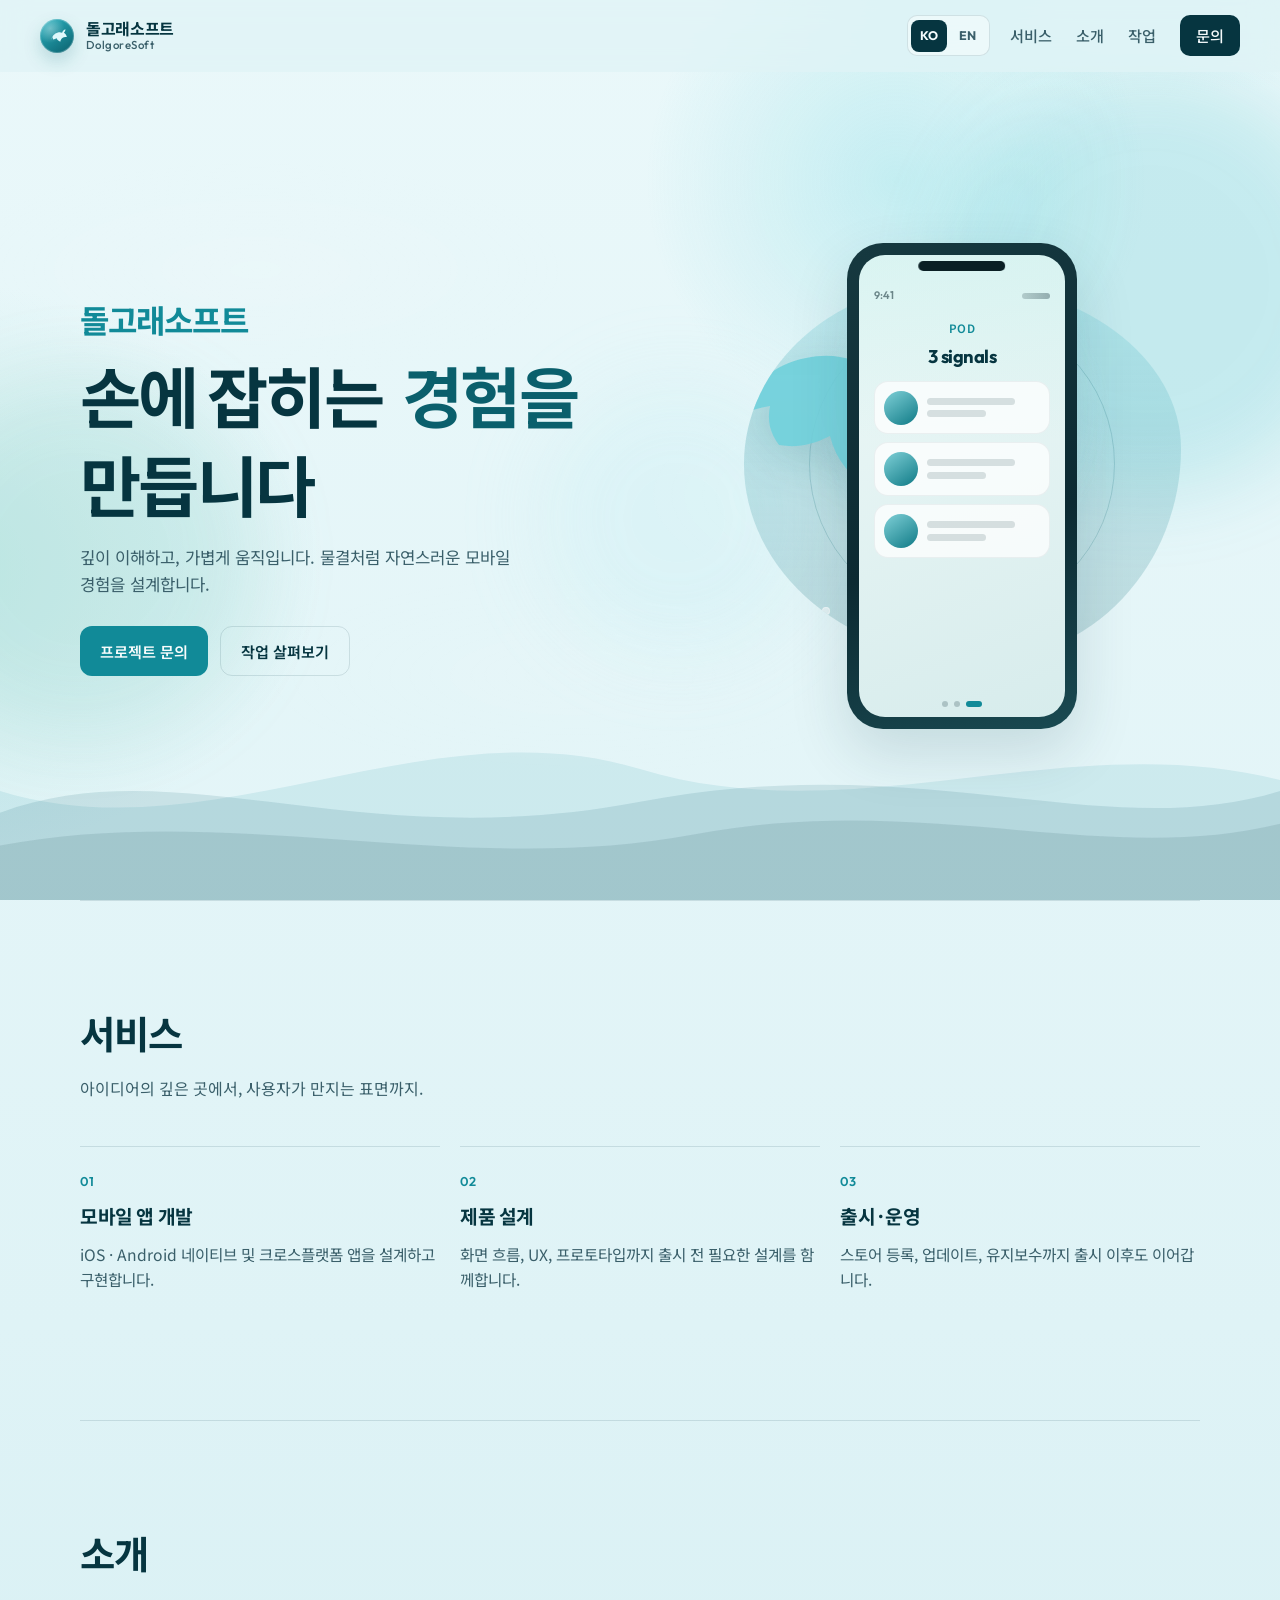
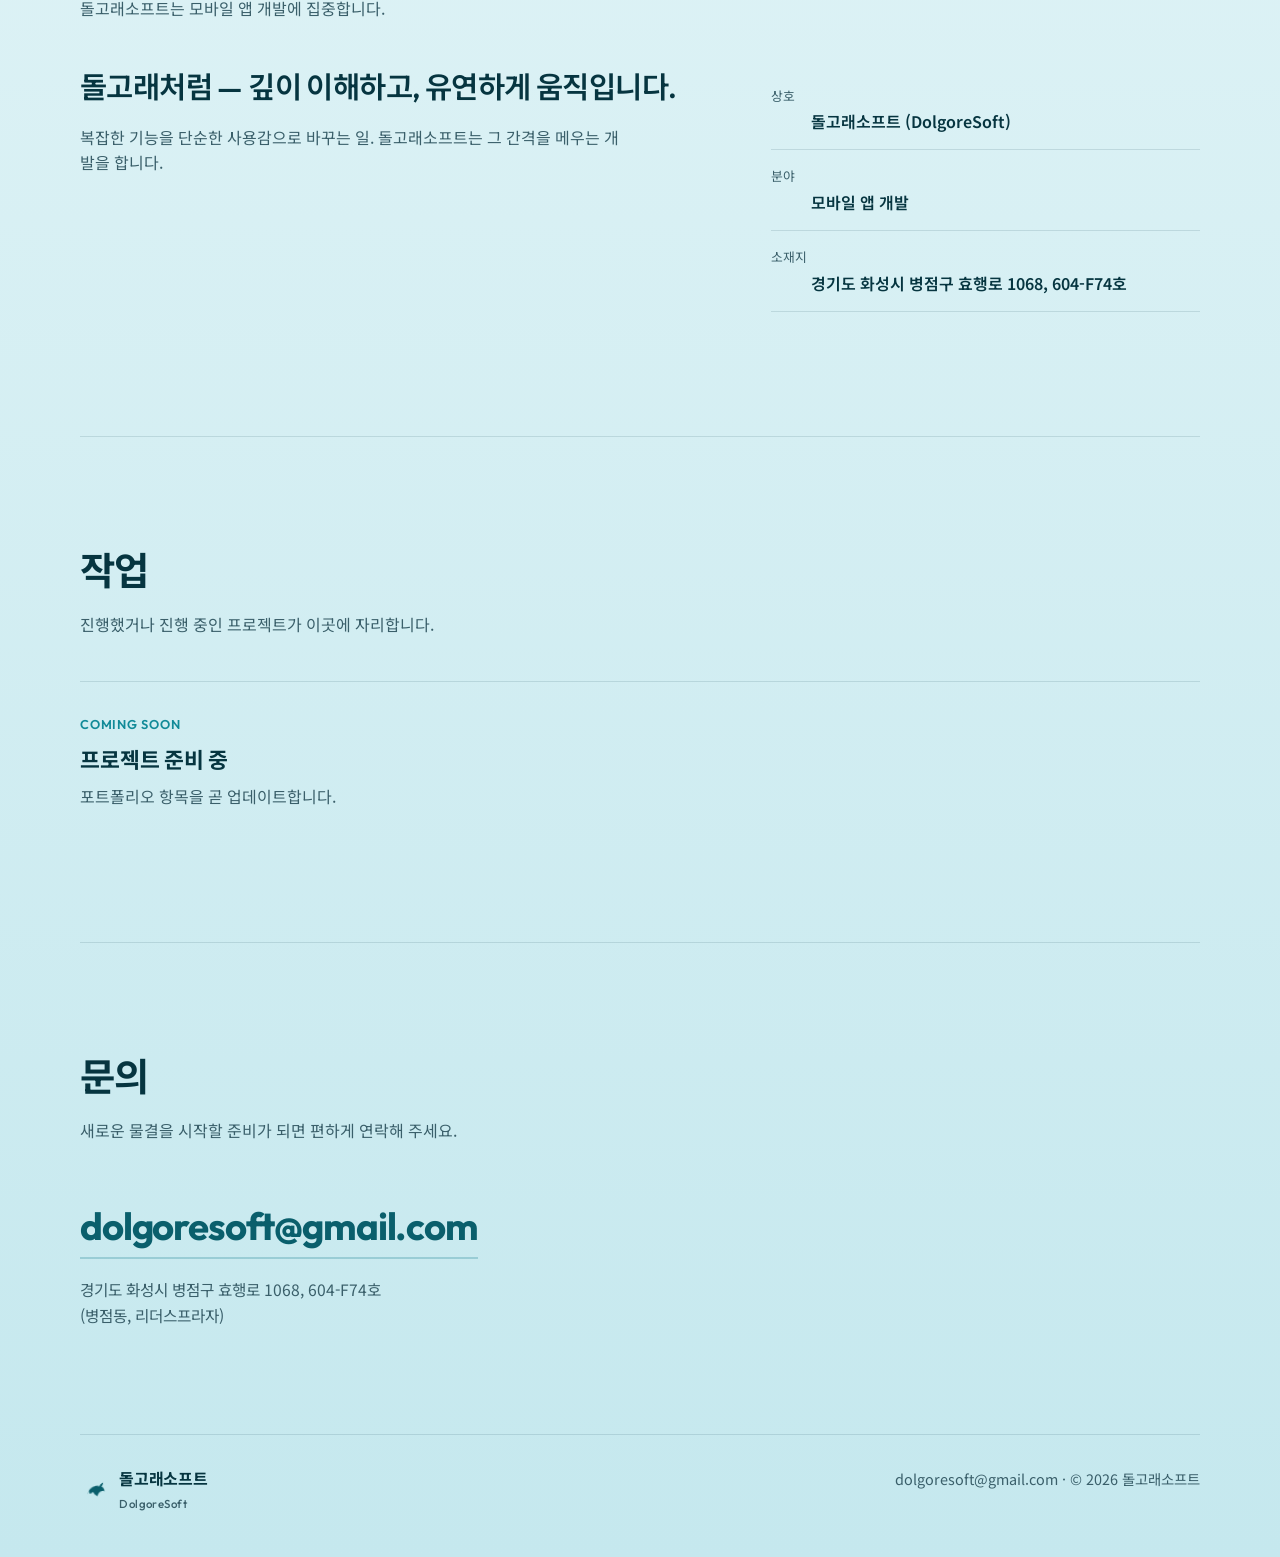
==== index.html @ 0cda20f8 "Add files via upload" ====
<!DOCTYPE html>
<html lang="ko">
  <head>
    <meta charset="UTF-8" />
    <meta
      name="viewport"
      content="width=device-width, initial-scale=1.0, viewport-fit=cover"
    />
    <meta
      name="description"
      content="돌고래소프트 — 물결처럼 자연스러운 모바일 앱을 만듭니다."
    />
    <title>돌고래소프트 | DolgoreSoft</title>
    <link rel="alternate" hreflang="ko" href="./" />
    <link rel="alternate" hreflang="en" href="./en/" />
    <link rel="alternate" hreflang="x-default" href="./" />
    <link rel="preconnect" href="https://fonts.googleapis.com" />
    <link rel="preconnect" href="https://fonts.gstatic.com" crossorigin />
    <link
      href="https://fonts.googleapis.com/css2?family=Outfit:wght@400;500;600;700&family=Noto+Sans+KR:wght@400;500;600;700&display=swap"
      rel="stylesheet"
    />
    <link rel="stylesheet" href="styles.css" />
  </head>
  <body>
    <div class="ambient" aria-hidden="true">
      <div class="ambient__glow ambient__glow--a"></div>
      <div class="ambient__glow ambient__glow--b"></div>
      <div class="ambient__glow ambient__glow--c"></div>
      <div class="ambient__spot" data-spot></div>
      <div class="ambient__caustic"></div>
      <svg class="ambient__waves" viewBox="0 0 1440 220" preserveAspectRatio="none">
        <path
          class="wave wave--back"
          d="M0,120 C240,180 480,40 720,100 C960,160 1200,60 1440,110 L1440,220 L0,220 Z"
        />
        <path
          class="wave wave--mid"
          d="M0,140 C200,80 400,180 720,130 C1040,80 1240,170 1440,120 L1440,220 L0,220 Z"
        />
        <path
          class="wave wave--front"
          d="M0,170 C260,130 520,200 780,160 C1040,120 1240,190 1440,150 L1440,220 L0,220 Z"
        />
      </svg>
    </div>

    <header class="site-header">
      <a class="brand" href="#top">
        <span class="brand__mark" aria-hidden="true">
          <svg viewBox="0 0 48 48" fill="none">
            <path
              class="dolphin-path"
              d="M8.5 28.5c2.2-7.8 8.4-13.2 16.8-14.2 3.4-.4 6.2.2 8.8 1.8 1.8-3.4 4.6-5.8 8.4-6.6-.6 3.2-2.2 5.6-4.6 7.2 3.2 2.4 5 5.8 5.2 10.2-3.8-1.4-7-1.2-10 .6-2.8 1.8-4.8 4.4-5.6 7.6-3.6-2.2-6.2-5.4-7.4-9.4-2.4 1.8-4.6 2.4-7.2 2.2-.8-2.2-.8-4.2-.4-6.4z"
              fill="currentColor"
            />
            <circle cx="36.2" cy="18.8" r="1.35" fill="#e8fbff" />
          </svg>
        </span>
        <span class="brand__text">
          <span class="brand__ko">돌고래소프트</span>
          <span class="brand__en">DolgoreSoft</span>
        </span>
      </a>
      <div class="header-actions">
        <nav class="lang" aria-label="언어 선택">
          <a class="lang__link is-active" href="./" hreflang="ko" lang="ko" aria-current="page">KO</a>
          <a class="lang__link" href="./en/" hreflang="en" lang="en">EN</a>
        </nav>
        <nav class="nav" aria-label="주요 메뉴">
          <a href="#services">서비스</a>
          <a href="#about">소개</a>
          <a href="#work">작업</a>
          <a href="#contact" class="nav__cta">문의</a>
        </nav>
        <button class="nav-toggle" type="button" aria-label="메뉴 열기" aria-expanded="false">
          <span></span>
          <span></span>
        </button>
      </div>
    </header>

    <main id="top">
      <section class="hero" data-hero>
        <div class="hero__copy">
          <p class="hero__brand">돌고래소프트</p>
          <h1 class="hero__title">
            <span class="hero__title-static">손에 잡히는</span>
            <span class="hero__swap" data-swap aria-live="polite">
              <span class="hero__swap-item is-active">앱을</span>
              <span class="hero__swap-item">흐름을</span>
              <span class="hero__swap-item">경험을</span>
            </span>
            <span class="hero__title-static">만듭니다</span>
          </h1>
          <p class="hero__lead">
            깊이 이해하고, 가볍게 움직입니다.
            물결처럼 자연스러운 모바일 경험을 설계합니다.
          </p>
          <div class="hero__actions">
            <a class="btn btn--primary" href="#contact" data-magnetic>
              <span>프로젝트 문의</span>
            </a>
            <a class="btn btn--ghost" href="#work">작업 살펴보기</a>
          </div>
        </div>

        <div class="hero__visual" data-tilt-stage>
          <div class="sea" aria-hidden="true">
            <div class="sea__ripple sea__ripple--a"></div>
            <div class="sea__ripple sea__ripple--b"></div>
            <div class="sea__bubble" style="--x: 18%; --d: 0s; --s: 8px"></div>
            <div class="sea__bubble" style="--x: 72%; --d: 1.2s; --s: 6px"></div>
            <div class="sea__bubble" style="--x: 58%; --d: 2.4s; --s: 10px"></div>
            <div class="sea__bubble" style="--x: 34%; --d: 3.1s; --s: 5px"></div>

            <svg class="sea__dolphin" viewBox="0 0 240 140" fill="none">
              <path
                d="M14 86c6-10 14-18 26-22 4-16 18-30 40-34 18-4 34 0 46 10 8-14 22-24 42-26-2 12-8 22-18 28 18 8 30 24 32 46-16-6-30-4-42 6-8 6-14 14-16 24-14-8-24-20-28-36-12 6-22 8-34 6-6-8-8-16-6-26-14 2-26 8-42 24z"
                fill="url(#dolphinGrad)"
              />
              <path
                d="M156 48c8-2 16-1 24 4 2 8-2 14-10 18-8 2-16 0-22-6 2-6 4-12 8-16z"
                fill="url(#dolphinGrad)"
                opacity="0.9"
              />
              <circle cx="168" cy="52" r="3.4" fill="#f4fdff" />
              <path
                d="M188 34c10-4 22-2 30 6-12 2-22 8-28 18-4-8-6-16-2-24z"
                fill="url(#dolphinGrad)"
                opacity="0.85"
              />
              <defs>
                <linearGradient id="dolphinGrad" x1="20" y1="30" x2="210" y2="110">
                  <stop stop-color="#6fd0db" />
                  <stop offset="0.55" stop-color="#1494a3" />
                  <stop offset="1" stop-color="#0a5f6c" />
                </linearGradient>
              </defs>
            </svg>
          </div>

          <button
            class="phone"
            type="button"
            data-phone
            aria-label="앱 미리보기 화면 넘기기"
          >
            <div class="phone__bezel" data-tilt>
              <div class="phone__notch"></div>
              <div class="phone__screen">
                <div class="phone__slides" data-slides>
                  <article class="phone__slide is-active" data-slide="0">
                    <div class="ui-status">
                      <span>9:41</span>
                      <span class="ui-dots"></span>
                    </div>
                    <p class="ui-eyebrow">Tide</p>
                    <h3 class="ui-title">Morning dive</h3>
                    <div class="ui-hero-block ui-hero-block--sea"></div>
                    <div class="ui-row">
                      <div class="ui-chip">Focus</div>
                      <div class="ui-chip">Flow</div>
                    </div>
                    <div class="ui-cta">Continue</div>
                  </article>
                  <article class="phone__slide" data-slide="1">
                    <div class="ui-status">
                      <span>9:41</span>
                      <span class="ui-dots"></span>
                    </div>
                    <p class="ui-eyebrow">Current</p>
                    <h3 class="ui-title">Weekly pulse</h3>
                    <div class="ui-bars" aria-hidden="true">
                      <span style="--h: 42%"></span>
                      <span style="--h: 68%"></span>
                      <span style="--h: 54%"></span>
                      <span style="--h: 86%"></span>
                      <span style="--h: 70%"></span>
                    </div>
                    <div class="ui-stat">
                      <strong>+18%</strong>
                      <span>smoother flow</span>
                    </div>
                  </article>
                  <article class="phone__slide" data-slide="2">
                    <div class="ui-status">
                      <span>9:41</span>
                      <span class="ui-dots"></span>
                    </div>
                    <p class="ui-eyebrow">Pod</p>
                    <h3 class="ui-title">3 signals</h3>
                    <div class="ui-list">
                      <div class="ui-list-item">
                        <span class="ui-avatar"></span>
                        <span class="ui-lines"><i></i><i></i></span>
                      </div>
                      <div class="ui-list-item">
                        <span class="ui-avatar"></span>
                        <span class="ui-lines"><i></i><i></i></span>
                      </div>
                      <div class="ui-list-item">
                        <span class="ui-avatar"></span>
                        <span class="ui-lines"><i></i><i></i></span>
                      </div>
                    </div>
                  </article>
                </div>
                <div class="phone__dots" data-dots aria-hidden="true">
                  <span class="is-active"></span>
                  <span></span>
                  <span></span>
                </div>
              </div>
            </div>
          </button>

          <p class="hero__hint">화면을 탭하면 다음 물결로</p>
        </div>
      </section>

      <section id="services" class="section" data-reveal>
        <div class="section__head">
          <h2>서비스</h2>
          <p>아이디어의 깊은 곳에서, 사용자가 만지는 표면까지.</p>
        </div>
        <ul class="service-list">
          <li class="service-item" data-reveal-item>
            <span class="service-item__index">01</span>
            <h3>모바일 앱 개발</h3>
            <p>iOS · Android 네이티브 및 크로스플랫폼 앱을 설계하고 구현합니다.</p>
          </li>
          <li class="service-item" data-reveal-item>
            <span class="service-item__index">02</span>
            <h3>제품 설계</h3>
            <p>화면 흐름, UX, 프로토타입까지 출시 전 필요한 설계를 함께합니다.</p>
          </li>
          <li class="service-item" data-reveal-item>
            <span class="service-item__index">03</span>
            <h3>출시 · 운영</h3>
            <p>스토어 등록, 업데이트, 유지보수까지 출시 이후도 이어갑니다.</p>
          </li>
        </ul>
      </section>

      <section id="about" class="section section--about" data-reveal>
        <div class="section__head">
          <h2>소개</h2>
          <p>돌고래소프트는 모바일 앱 개발에 집중합니다.</p>
        </div>
        <div class="about-grid">
          <div class="about-story" data-reveal-item>
            <p class="about-lead">
              돌고래처럼 — 깊이 이해하고, 유연하게 움직입니다.
            </p>
            <p class="about-body">
              복잡한 기능을 단순한 사용감으로 바꾸는 일.
              돌고래소프트는 그 간격을 메우는 개발을 합니다.
            </p>
          </div>
          <dl class="about-meta" data-reveal-item>
            <div>
              <dt>상호</dt>
              <dd>돌고래소프트 (DolgoreSoft)</dd>
            </div>
            <div>
              <dt>분야</dt>
              <dd>모바일 앱 개발</dd>
            </div>
            <div>
              <dt>소재지</dt>
              <dd>경기도 화성시 병점구 효행로 1068, 604-F74호</dd>
            </div>
          </dl>
        </div>
      </section>

      <section id="work" class="section" data-reveal>
        <div class="section__head">
          <h2>작업</h2>
          <p>진행했거나 진행 중인 프로젝트가 이곳에 자리합니다.</p>
        </div>
        <ul class="work-list">
          <li class="work-item work-item--empty" data-reveal-item>
            <span class="work-item__label">Coming soon</span>
            <h3>프로젝트 준비 중</h3>
            <p>포트폴리오 항목을 곧 업데이트합니다.</p>
          </li>
        </ul>
      </section>

      <section id="contact" class="section section--contact" data-reveal>
        <div class="section__head">
          <h2>문의</h2>
          <p>새로운 물결을 시작할 준비가 되면 편하게 연락해 주세요.</p>
        </div>
        <div class="contact-block" data-reveal-item>
          <a class="contact-link" href="mailto:dolgoresoft@gmail.com">
            dolgoresoft@gmail.com
          </a>
          <address class="contact-address">
            경기도 화성시 병점구 효행로 1068, 604-F74호<br />
            (병점동, 리더스프라자)
          </address>
        </div>
      </section>
    </main>

    <footer class="site-footer">
      <div class="site-footer__brand">
        <span class="brand__mark brand__mark--sm" aria-hidden="true">
          <svg viewBox="0 0 48 48" fill="none">
            <path
              d="M8.5 28.5c2.2-7.8 8.4-13.2 16.8-14.2 3.4-.4 6.2.2 8.8 1.8 1.8-3.4 4.6-5.8 8.4-6.6-.6 3.2-2.2 5.6-4.6 7.2 3.2 2.4 5 5.8 5.2 10.2-3.8-1.4-7-1.2-10 .6-2.8 1.8-4.8 4.4-5.6 7.6-3.6-2.2-6.2-5.4-7.4-9.4-2.4 1.8-4.6 2.4-7.2 2.2-.8-2.2-.8-4.2-.4-6.4z"
              fill="currentColor"
            />
          </svg>
        </span>
        <div>
          <span class="brand__ko">돌고래소프트</span>
          <span class="brand__en">DolgoreSoft</span>
        </div>
      </div>
      <p>
        <a href="mailto:dolgoresoft@gmail.com">dolgoresoft@gmail.com</a>
        · © <span id="year"></span> 돌고래소프트
      </p>
    </footer>

    <script src="main.js"></script>
  </body>
</html>
---- styles.css ----
:root {
  --bg: #dff3f6;
  --bg-deep: #c5e8ee;
  --ink: #063540;
  --ink-soft: #3a5f6a;
  --line: rgba(6, 53, 64, 0.12);
  --accent: #118a98;
  --accent-deep: #0a5f6c;
  --foam: #eefbff;
  --sea: #7fd4de;
  --surface: rgba(255, 255, 255, 0.55);
  --surface-strong: rgba(255, 255, 255, 0.85);
  --shadow: 0 24px 60px rgba(6, 60, 72, 0.14);
  --radius: 18px;
  --font-display: "Outfit", "Noto Sans KR", sans-serif;
  --font-body: "Noto Sans KR", "Outfit", sans-serif;
  --header-h: 72px;
  --max: 1120px;
  --spot-x: 70%;
  --spot-y: 20%;
  --page-pad: clamp(1rem, 4vw, 2.5rem);
  --safe-t: env(safe-area-inset-top, 0px);
  --safe-r: env(safe-area-inset-right, 0px);
  --safe-b: env(safe-area-inset-bottom, 0px);
  --safe-l: env(safe-area-inset-left, 0px);
}

*,
*::before,
*::after {
  box-sizing: border-box;
}

html {
  scroll-behavior: smooth;
}

body {
  margin: 0;
  min-height: 100vh;
  min-height: 100dvh;
  color: var(--ink);
  font-family: var(--font-body);
  font-size: 16px;
  line-height: 1.6;
  background:
    radial-gradient(1000px 640px at 88% -8%, rgba(90, 210, 220, 0.38), transparent 55%),
    radial-gradient(820px 560px at -8% 18%, rgba(160, 220, 210, 0.42), transparent 52%),
    radial-gradient(700px 420px at 50% 110%, rgba(10, 95, 108, 0.12), transparent 60%),
    linear-gradient(180deg, #eaf8fa 0%, var(--bg) 42%, var(--bg-deep) 100%);
  overflow-x: hidden;
  -webkit-text-size-adjust: 100%;
  text-size-adjust: 100%;
}

body.is-nav-open {
  overflow: hidden;
}

img {
  max-width: 100%;
  display: block;
}

a {
  color: inherit;
  text-decoration: none;
}

button {
  font: inherit;
  color: inherit;
}

ul,
dl {
  margin: 0;
  padding: 0;
  list-style: none;
}

h1,
h2,
h3,
p {
  margin: 0;
}

.ambient {
  pointer-events: none;
  position: fixed;
  inset: 0;
  z-index: -1;
  overflow: hidden;
}

.ambient__glow {
  position: absolute;
  border-radius: 50%;
  filter: blur(40px);
  opacity: 0.55;
  animation: drift 14s ease-in-out infinite;
}

.ambient__glow--a {
  width: 420px;
  height: 420px;
  top: 8%;
  right: -80px;
  background: rgba(64, 190, 200, 0.38);
}

.ambient__glow--b {
  width: 360px;
  height: 360px;
  bottom: 18%;
  left: -100px;
  background: rgba(120, 200, 190, 0.32);
  animation-delay: -5s;
}

.ambient__glow--c {
  width: 280px;
  height: 280px;
  top: 42%;
  left: 42%;
  background: rgba(180, 235, 240, 0.35);
  animation-delay: -9s;
}

.ambient__spot {
  position: absolute;
  width: 520px;
  height: 520px;
  left: var(--spot-x);
  top: var(--spot-y);
  translate: -50% -50%;
  border-radius: 50%;
  background: radial-gradient(circle, rgba(90, 210, 220, 0.3), transparent 68%);
  transition: opacity 0.4s ease;
  opacity: 0.85;
  will-change: left, top;
}

.ambient__caustic {
  position: absolute;
  inset: 0;
  opacity: 0.35;
  background:
    radial-gradient(ellipse 40% 20% at 20% 30%, rgba(255, 255, 255, 0.35), transparent 60%),
    radial-gradient(ellipse 30% 18% at 70% 55%, rgba(255, 255, 255, 0.22), transparent 65%),
    radial-gradient(ellipse 35% 16% at 45% 75%, rgba(255, 255, 255, 0.18), transparent 70%);
  animation: caustic 12s ease-in-out infinite;
  mix-blend-mode: soft-light;
}

.ambient__waves {
  position: absolute;
  left: 0;
  right: 0;
  bottom: 0;
  width: 100%;
  height: min(28vh, 240px);
}

.wave {
  animation: tide 10s ease-in-out infinite;
}

.wave--back {
  fill: rgba(17, 138, 152, 0.1);
}

.wave--mid {
  fill: rgba(10, 95, 108, 0.12);
  animation-duration: 8s;
  animation-delay: -2s;
}

.wave--front {
  fill: rgba(6, 53, 64, 0.1);
  animation-duration: 7s;
  animation-delay: -4s;
}

@keyframes drift {
  0%,
  100% {
    transform: translate(0, 0) scale(1);
  }
  50% {
    transform: translate(-18px, 22px) scale(1.05);
  }
}

@keyframes caustic {
  0%,
  100% {
    transform: translate(0, 0) scale(1);
    opacity: 0.28;
  }
  50% {
    transform: translate(-12px, 8px) scale(1.04);
    opacity: 0.4;
  }
}

@keyframes tide {
  0%,
  100% {
    transform: translateX(0);
  }
  50% {
    transform: translateX(-2.5%);
  }
}

.site-header {
  position: sticky;
  top: 0;
  z-index: 20;
  display: flex;
  align-items: center;
  justify-content: space-between;
  gap: 1rem;
  height: calc(var(--header-h) + var(--safe-t));
  padding:
    var(--safe-t)
    calc(var(--page-pad) + var(--safe-r))
    0
    calc(var(--page-pad) + var(--safe-l));
  backdrop-filter: blur(14px);
  background: rgba(223, 243, 246, 0.75);
  border-bottom: 1px solid transparent;
  transition: border-color 0.25s ease, background 0.25s ease;
}

.site-header.is-scrolled {
  border-bottom-color: var(--line);
  background: rgba(234, 248, 250, 0.88);
}

.brand {
  display: flex;
  align-items: center;
  gap: 0.75rem;
}

.brand__mark {
  display: grid;
  place-items: center;
  width: 34px;
  height: 34px;
  border-radius: 50%;
  color: #dff8fb;
  background:
    radial-gradient(circle at 30% 28%, rgba(255, 255, 255, 0.35), transparent 42%),
    linear-gradient(145deg, #2db6c4, #0a5f6c);
  box-shadow:
    inset 0 0 0 1px rgba(255, 255, 255, 0.22),
    0 8px 18px rgba(10, 95, 108, 0.2);
  transition: transform 0.35s ease;
  overflow: hidden;
}

.brand__mark svg {
  width: 22px;
  height: 22px;
  transform: translate(1px, 1px) rotate(-8deg);
}

.brand__mark--sm {
  width: 28px;
  height: 28px;
  color: var(--accent-deep);
  background: transparent;
  box-shadow: none;
}

.brand__mark--sm svg {
  width: 24px;
  height: 24px;
  color: var(--accent-deep);
}

.brand:hover .brand__mark {
  transform: translateY(-2px) rotate(-6deg) scale(1.05);
}

.brand__text {
  display: flex;
  flex-direction: column;
  line-height: 1.15;
}

.brand__ko {
  font-family: var(--font-display);
  font-weight: 700;
  font-size: 1rem;
  letter-spacing: -0.02em;
}

.brand__en {
  font-family: var(--font-display);
  font-size: 0.72rem;
  font-weight: 500;
  color: var(--ink-soft);
  letter-spacing: 0.04em;
}

.header-actions {
  display: flex;
  align-items: center;
  gap: 1.25rem;
}

.lang {
  display: inline-flex;
  align-items: center;
  gap: 0.15rem;
  padding: 0.2rem;
  border: 1px solid var(--line);
  border-radius: 10px;
  background: rgba(255, 255, 255, 0.45);
}

.lang__link {
  min-width: 36px;
  min-height: 32px;
  display: inline-flex;
  align-items: center;
  justify-content: center;
  border-radius: 8px;
  font-family: var(--font-display);
  font-size: 0.78rem;
  font-weight: 700;
  letter-spacing: 0.04em;
  color: var(--ink-soft);
  transition: background 0.2s ease, color 0.2s ease;
}

.lang__link:hover {
  color: var(--ink);
}

.lang__link.is-active {
  background: var(--ink);
  color: #f4fcfd;
}

.nav {
  display: flex;
  align-items: center;
  gap: 1.5rem;
}

.nav a {
  font-size: 0.95rem;
  font-weight: 500;
  color: var(--ink-soft);
  transition: color 0.2s ease;
}

.nav a:hover {
  color: var(--ink);
}

.nav__cta {
  padding: 0.55rem 1rem;
  border-radius: 10px;
  background: var(--ink);
  color: #f4fafb !important;
}

.nav__cta:hover {
  background: var(--accent-deep);
  color: #fff !important;
}

.nav-toggle {
  display: none;
  width: 44px;
  height: 44px;
  border: 1px solid var(--line);
  border-radius: 10px;
  background: var(--surface-strong);
  padding: 0;
  cursor: pointer;
  flex-shrink: 0;
  -webkit-tap-highlight-color: transparent;
}

.nav-toggle span {
  display: block;
  width: 18px;
  height: 2px;
  margin: 5px auto;
  background: var(--ink);
  transition: transform 0.25s ease, opacity 0.25s ease;
}

.nav-toggle[aria-expanded="true"] span:first-child {
  transform: translateY(3.5px) rotate(45deg);
}

.nav-toggle[aria-expanded="true"] span:last-child {
  transform: translateY(-3.5px) rotate(-45deg);
}

main {
  width: min(100% - (var(--page-pad) * 2), var(--max));
  margin: 0 auto;
  padding-left: var(--safe-l);
  padding-right: var(--safe-r);
}

.hero {
  display: grid;
  grid-template-columns: 1.1fr 0.9fr;
  align-items: center;
  gap: clamp(2rem, 5vw, 4rem);
  min-height: calc(100svh - var(--header-h) - var(--safe-t));
  min-height: calc(100dvh - var(--header-h) - var(--safe-t));
  padding: clamp(1.5rem, 5vw, 4rem) 0;
  perspective: 1200px;
}

.hero__brand {
  font-family: var(--font-display);
  font-size: clamp(1.5rem, 3vw, 2rem);
  font-weight: 700;
  letter-spacing: -0.03em;
  color: var(--accent);
  margin-bottom: 0.75rem;
  opacity: 0;
  animation: rise 0.8s ease forwards;
}

.hero__title {
  font-family: var(--font-display);
  font-size: clamp(2rem, 5.2vw, 4.2rem);
  font-weight: 700;
  line-height: 1.18;
  letter-spacing: -0.04em;
  margin-bottom: 1.1rem;
  opacity: 0;
  animation: rise 0.8s ease 0.1s forwards;
  display: flex;
  flex-wrap: wrap;
  align-items: baseline;
  gap: 0.15em 0.3em;
}

.hero__swap {
  position: relative;
  display: inline-grid;
  min-width: 3.4em;
  color: var(--accent-deep);
  overflow: hidden;
  vertical-align: baseline;
}

html[lang="en"] .hero__swap {
  min-width: 4.6em;
}

.hero__swap-item {
  grid-area: 1 / 1;
  opacity: 0;
  transform: translateY(110%);
  transition:
    opacity 0.45s ease,
    transform 0.55s cubic-bezier(0.22, 1, 0.36, 1);
}

.hero__swap-item.is-active {
  opacity: 1;
  transform: translateY(0);
}

.hero__swap-item.is-exit {
  opacity: 0;
  transform: translateY(-110%);
}

.hero__lead {
  max-width: 28rem;
  color: var(--ink-soft);
  font-size: 1.05rem;
  margin-bottom: 1.75rem;
  opacity: 0;
  animation: rise 0.8s ease 0.2s forwards;
}

.hero__actions {
  display: flex;
  flex-wrap: wrap;
  gap: 0.75rem;
  opacity: 0;
  animation: rise 0.8s ease 0.3s forwards;
}

.btn {
  position: relative;
  display: inline-flex;
  align-items: center;
  justify-content: center;
  min-height: 48px;
  padding: 0.75rem 1.25rem;
  border-radius: 12px;
  font-weight: 600;
  font-size: 0.95rem;
  transition:
    transform 0.2s ease,
    background 0.2s ease,
    color 0.2s ease,
    box-shadow 0.2s ease;
  will-change: transform;
  -webkit-tap-highlight-color: transparent;
  touch-action: manipulation;
}

.btn--primary {
  background: var(--accent);
  color: #f7fcfc;
  overflow: hidden;
}

.btn--primary span {
  position: relative;
  z-index: 1;
}

.btn--primary:hover {
  background: var(--accent-deep);
  box-shadow: 0 12px 28px rgba(15, 122, 134, 0.28);
}

.btn--ghost {
  background: transparent;
  border: 1px solid var(--line);
  color: var(--ink);
}

.btn--ghost:hover {
  background: var(--surface-strong);
  transform: translateY(-1px);
}

.hero__visual {
  position: relative;
  display: grid;
  place-items: center;
  min-height: 460px;
  opacity: 0;
  animation: rise 1s ease 0.25s forwards;
}

.sea {
  position: absolute;
  inset: 8% 4% 14%;
  border-radius: 48% 52% 46% 54% / 48% 44% 56% 52%;
  background:
    radial-gradient(circle at 50% 35%, rgba(190, 240, 245, 0.55), transparent 45%),
    linear-gradient(180deg, rgba(127, 212, 222, 0.35), rgba(10, 95, 108, 0.18));
  overflow: hidden;
}

.sea__ripple {
  position: absolute;
  left: 50%;
  top: 48%;
  width: 70%;
  aspect-ratio: 1;
  border: 1px solid rgba(10, 95, 108, 0.18);
  border-radius: 50%;
  transform: translate(-50%, -50%);
  animation: ripple 5.5s ease-out infinite;
}

.sea__ripple--b {
  width: 48%;
  animation-delay: 1.6s;
}

.sea__bubble {
  position: absolute;
  bottom: 12%;
  left: var(--x);
  width: var(--s);
  height: var(--s);
  border-radius: 50%;
  background: rgba(255, 255, 255, 0.55);
  box-shadow: inset 0 0 0 1px rgba(255, 255, 255, 0.4);
  animation: bubble 7s ease-in-out infinite;
  animation-delay: var(--d);
}

.sea__dolphin {
  position: absolute;
  width: min(88%, 360px);
  left: 28%;
  top: 36%;
  transform: translate(-50%, -50%);
  opacity: 0.9;
  z-index: 0;
  animation: swim 7s ease-in-out infinite;
  filter: drop-shadow(0 16px 24px rgba(10, 95, 108, 0.22));
}

@keyframes swim {
  0%,
  100% {
    transform: translate(-54%, -48%) rotate(-6deg);
  }
  50% {
    transform: translate(-44%, -56%) rotate(4deg);
  }
}

.phone {
  position: relative;
  z-index: 2;
  border: 0;
  padding: 0;
  background: transparent;
  cursor: pointer;
  -webkit-tap-highlight-color: transparent;
}

.hero__hint {
  position: absolute;
  bottom: 0.35rem;
  font-size: 0.82rem;
  color: var(--ink-soft);
  letter-spacing: -0.01em;
  opacity: 0.8;
  animation: pulse-hint 2.4s ease-in-out infinite;
}

.phone__bezel {
  width: min(230px, 58vw);
  aspect-ratio: 9 / 19;
  padding: 12px;
  border-radius: 36px;
  background: linear-gradient(160deg, #163940, #0c2a32 60%, #1a4a52);
  box-shadow: var(--shadow);
  transform-style: preserve-3d;
  transition: transform 0.15s ease-out, box-shadow 0.3s ease;
  will-change: transform;
}

.phone:hover .phone__bezel,
.phone:focus-visible .phone__bezel {
  box-shadow: 0 28px 70px rgba(10, 60, 70, 0.2);
}

.phone:active .phone__bezel {
  transform: scale(0.98);
}

.phone__notch {
  position: absolute;
  top: 18px;
  left: 50%;
  width: 38%;
  height: 10px;
  transform: translateX(-50%);
  border-radius: 999px;
  background: #0a1f24;
  z-index: 2;
}

.phone__screen {
  position: relative;
  height: 100%;
  border-radius: 26px;
  overflow: hidden;
  background:
    linear-gradient(180deg, rgba(180, 235, 230, 0.35), transparent 40%),
    linear-gradient(160deg, #eef9f8, #d7ecec);
}

.phone__slides {
  position: relative;
  height: calc(100% - 28px);
}

.phone__slide {
  position: absolute;
  inset: 0;
  display: flex;
  flex-direction: column;
  gap: 0.55rem;
  padding: 2rem 0.95rem 0.75rem;
  opacity: 0;
  transform: translateX(18%) scale(0.98);
  pointer-events: none;
  transition:
    opacity 0.4s ease,
    transform 0.5s cubic-bezier(0.22, 1, 0.36, 1);
}

.phone__slide.is-active {
  opacity: 1;
  transform: translateX(0) scale(1);
  pointer-events: auto;
}

.phone__slide.is-exit {
  opacity: 0;
  transform: translateX(-14%) scale(0.98);
}

.phone__dots {
  position: absolute;
  left: 0;
  right: 0;
  bottom: 10px;
  display: flex;
  justify-content: center;
  gap: 6px;
}

.phone__dots span {
  width: 6px;
  height: 6px;
  border-radius: 50%;
  background: rgba(12, 42, 50, 0.22);
  transition: width 0.25s ease, background 0.25s ease;
}

.phone__dots span.is-active {
  width: 16px;
  border-radius: 999px;
  background: var(--accent);
}

.ui-status {
  display: flex;
  justify-content: space-between;
  align-items: center;
  font-family: var(--font-display);
  font-size: 0.68rem;
  font-weight: 600;
  color: rgba(12, 42, 50, 0.55);
}

.ui-dots {
  width: 28px;
  height: 6px;
  border-radius: 999px;
  background: linear-gradient(90deg, rgba(12, 42, 50, 0.2), rgba(12, 42, 50, 0.35));
}

.ui-eyebrow {
  margin-top: 0.35rem;
  font-size: 0.72rem;
  font-weight: 600;
  letter-spacing: 0.04em;
  text-transform: uppercase;
  color: var(--accent);
}

.ui-title {
  font-family: var(--font-display);
  font-size: 1.15rem;
  letter-spacing: -0.03em;
  line-height: 1.2;
}

.ui-hero-block {
  flex: 1.4;
  min-height: 70px;
  border-radius: 16px;
  background:
    linear-gradient(135deg, rgba(17, 138, 152, 0.28), rgba(255, 255, 255, 0.7));
  border: 1px solid rgba(12, 42, 50, 0.06);
}

.ui-hero-block--sea {
  background:
    radial-gradient(circle at 70% 30%, rgba(255, 255, 255, 0.45), transparent 40%),
    linear-gradient(160deg, #7fd4de 0%, #118a98 48%, #0a5f6c 100%);
  position: relative;
  overflow: hidden;
}

.ui-hero-block--sea::after {
  content: "";
  position: absolute;
  width: 54px;
  height: 28px;
  right: 14px;
  bottom: 16px;
  border-radius: 50% 50% 40% 60%;
  background: rgba(238, 251, 255, 0.55);
  transform: rotate(-18deg);
  box-shadow: -18px 4px 0 -6px rgba(238, 251, 255, 0.28);
}

.ui-row {
  display: grid;
  grid-template-columns: 1fr 1fr;
  gap: 0.45rem;
}

.ui-chip {
  min-height: 42px;
  display: grid;
  place-items: center;
  border-radius: 12px;
  background: rgba(255, 255, 255, 0.75);
  border: 1px solid rgba(12, 42, 50, 0.06);
  font-size: 0.72rem;
  font-weight: 600;
  color: var(--ink-soft);
}

.ui-cta {
  min-height: 38px;
  display: grid;
  place-items: center;
  border-radius: 12px;
  background: rgba(15, 122, 134, 0.9);
  color: #f7fcfc;
  font-size: 0.78rem;
  font-weight: 600;
}

.ui-bars {
  flex: 1.5;
  display: grid;
  grid-template-columns: repeat(5, 1fr);
  align-items: end;
  gap: 0.35rem;
  padding: 0.4rem 0.15rem;
}

.ui-bars span {
  display: block;
  height: var(--h);
  border-radius: 8px 8px 4px 4px;
  background: linear-gradient(180deg, #3db8c2, #0f7a86);
  transform-origin: bottom;
  animation: bar-grow 0.7s ease both;
}

.phone__slide:not(.is-active) .ui-bars span {
  animation: none;
}

.ui-stat {
  display: flex;
  flex-direction: column;
  gap: 0.15rem;
  padding: 0.75rem;
  border-radius: 14px;
  background: rgba(255, 255, 255, 0.72);
  border: 1px solid rgba(12, 42, 50, 0.06);
}

.ui-stat strong {
  font-family: var(--font-display);
  font-size: 1.2rem;
  color: var(--accent-deep);
}

.ui-stat span {
  font-size: 0.72rem;
  color: var(--ink-soft);
}

.ui-list {
  display: grid;
  gap: 0.5rem;
  margin-top: 0.25rem;
}

.ui-list-item {
  display: grid;
  grid-template-columns: 34px 1fr;
  gap: 0.55rem;
  align-items: center;
  padding: 0.55rem;
  border-radius: 14px;
  background: rgba(255, 255, 255, 0.72);
  border: 1px solid rgba(12, 42, 50, 0.06);
}

.ui-avatar {
  width: 34px;
  height: 34px;
  border-radius: 50%;
  background: linear-gradient(145deg, #7fd0d7, #0f7a86);
}

.ui-lines {
  display: grid;
  gap: 0.35rem;
}

.ui-lines i {
  display: block;
  height: 7px;
  border-radius: 999px;
  background: rgba(12, 42, 50, 0.14);
}

.ui-lines i:first-child {
  width: 78%;
}

.ui-lines i:last-child {
  width: 52%;
}

@keyframes rise {
  from {
    opacity: 0;
    transform: translateY(18px);
  }
  to {
    opacity: 1;
    transform: translateY(0);
  }
}

@keyframes ripple {
  0% {
    transform: translate(-50%, -50%) scale(0.72);
    opacity: 0.55;
  }
  100% {
    transform: translate(-50%, -50%) scale(1.18);
    opacity: 0;
  }
}

@keyframes bubble {
  0% {
    transform: translateY(0) scale(1);
    opacity: 0;
  }
  15% {
    opacity: 0.7;
  }
  100% {
    transform: translateY(-160px) scale(0.7);
    opacity: 0;
  }
}

@keyframes pulse-hint {
  0%,
  100% {
    opacity: 0.45;
  }
  50% {
    opacity: 0.9;
  }
}

@keyframes bar-grow {
  from {
    transform: scaleY(0.2);
    opacity: 0.4;
  }
  to {
    transform: scaleY(1);
    opacity: 1;
  }
}

.section {
  padding: clamp(4rem, 10vw, 6.5rem) 0;
  border-top: 1px solid var(--line);
}

.section__head {
  max-width: 36rem;
  margin-bottom: clamp(2rem, 4vw, 2.75rem);
}

.section__head h2 {
  font-family: var(--font-display);
  font-size: clamp(1.8rem, 3vw, 2.4rem);
  letter-spacing: -0.03em;
  margin-bottom: 0.6rem;
}

.section__head p {
  color: var(--ink-soft);
}

.service-list {
  display: grid;
  grid-template-columns: repeat(3, 1fr);
  gap: 1.25rem;
}

.service-item {
  position: relative;
  padding: 1.5rem 0 1.5rem;
  border-top: 1px solid var(--line);
  transition: transform 0.35s ease;
}

.service-item::before {
  content: "";
  position: absolute;
  left: 0;
  top: -1px;
  width: 0;
  height: 2px;
  background: var(--accent);
  transition: width 0.4s cubic-bezier(0.22, 1, 0.36, 1);
}

.service-item:hover {
  transform: translateY(-4px);
}

.service-item:hover::before {
  width: 100%;
}

.service-item__index {
  display: block;
  margin-bottom: 0.7rem;
  font-family: var(--font-display);
  font-size: 0.8rem;
  font-weight: 600;
  letter-spacing: 0.08em;
  color: var(--accent);
}

.service-item h3 {
  font-family: var(--font-display);
  font-size: 1.2rem;
  letter-spacing: -0.02em;
  margin-bottom: 0.55rem;
}

.service-item p {
  color: var(--ink-soft);
  font-size: 0.98rem;
}

.about-grid {
  display: grid;
  grid-template-columns: 1.2fr 0.8fr;
  gap: clamp(1.5rem, 4vw, 3rem);
  align-items: start;
}

.about-story {
  display: grid;
  gap: 1rem;
}

.about-lead {
  font-family: var(--font-display);
  font-size: clamp(1.35rem, 2.5vw, 1.85rem);
  font-weight: 600;
  line-height: 1.45;
  letter-spacing: -0.02em;
}

.about-body {
  color: var(--ink-soft);
  max-width: 34rem;
}

.about-meta {
  display: grid;
  gap: 1rem;
  padding: 1.25rem 0;
}

.about-meta div {
  display: grid;
  gap: 0.2rem;
  padding-bottom: 0.9rem;
  border-bottom: 1px solid var(--line);
}

.about-meta dt {
  font-size: 0.8rem;
  color: var(--ink-soft);
}

.about-meta dd {
  font-weight: 600;
}

.work-list {
  display: grid;
  gap: 1rem;
}

.work-item {
  padding: 1.75rem 0;
  border-top: 1px solid var(--line);
  transition: padding-left 0.3s ease;
}

.work-item:hover {
  padding-left: 0.5rem;
}

.work-item__label {
  display: inline-block;
  margin-bottom: 0.55rem;
  font-family: var(--font-display);
  font-size: 0.8rem;
  font-weight: 600;
  letter-spacing: 0.06em;
  text-transform: uppercase;
  color: var(--accent);
}

.work-item h3 {
  font-family: var(--font-display);
  font-size: 1.35rem;
  margin-bottom: 0.4rem;
}

.work-item p {
  color: var(--ink-soft);
}

.section--contact .contact-block {
  padding: 0.5rem 0 0;
}

.contact-link {
  display: inline-block;
  max-width: 100%;
  font-family: var(--font-display);
  font-size: clamp(1.25rem, 4vw, 2.4rem);
  font-weight: 700;
  letter-spacing: -0.03em;
  color: var(--accent-deep);
  border-bottom: 2px solid rgba(15, 122, 134, 0.25);
  transition: color 0.2s ease, border-color 0.2s ease, letter-spacing 0.25s ease;
  word-break: break-all;
  overflow-wrap: anywhere;
}

.contact-link:hover {
  color: var(--accent);
  border-bottom-color: var(--accent);
  letter-spacing: -0.01em;
}

.contact-address {
  margin-top: 1.1rem;
  font-style: normal;
  color: var(--ink-soft);
  font-size: 0.98rem;
  line-height: 1.7;
  max-width: 28rem;
}

.site-footer a {
  color: var(--ink-soft);
  transition: color 0.2s ease;
}

.site-footer a:hover {
  color: var(--accent-deep);
}

.site-footer {
  width: min(100% - (var(--page-pad) * 2), var(--max));
  margin: 0 auto;
  padding:
    2rem
    var(--safe-r)
    calc(2.75rem + var(--safe-b))
    var(--safe-l);
  border-top: 1px solid var(--line);
  display: flex;
  flex-wrap: wrap;
  justify-content: space-between;
  gap: 1rem;
  color: var(--ink-soft);
  font-size: 0.9rem;
}

.site-footer__brand {
  display: flex;
  align-items: center;
  gap: 0.7rem;
}

.site-footer__brand > div {
  display: flex;
  flex-direction: column;
  gap: 0.15rem;
}

.site-footer__brand .brand__ko {
  color: var(--ink);
}

[data-reveal-item] {
  opacity: 0;
  transform: translateY(22px);
  transition:
    opacity 0.7s cubic-bezier(0.22, 1, 0.36, 1),
    transform 0.7s cubic-bezier(0.22, 1, 0.36, 1);
}

[data-reveal].is-visible [data-reveal-item] {
  opacity: 1;
  transform: translateY(0);
}

[data-reveal].is-visible [data-reveal-item]:nth-child(2) {
  transition-delay: 0.08s;
}

[data-reveal].is-visible [data-reveal-item]:nth-child(3) {
  transition-delay: 0.16s;
}

@media (max-width: 900px) {
  .hero {
    grid-template-columns: 1fr;
    min-height: auto;
    gap: 1.75rem;
    padding: 1.5rem 0 2.5rem;
  }

  .hero__visual {
    min-height: 320px;
    order: 0;
  }

  .service-list,
  .about-grid {
    grid-template-columns: 1fr;
  }

  .section {
    padding: 3.5rem 0;
  }
}

@media (max-width: 720px) {
  :root {
    --header-h: 64px;
    --page-pad: 1.15rem;
  }

  .ambient__glow {
    filter: blur(28px);
    opacity: 0.4;
    animation: none;
  }

  .ambient__spot,
  .ambient__caustic {
    display: none;
  }

  .ambient__waves {
    height: 18vh;
  }

  .wave {
    animation: none;
  }

  .site-header {
    backdrop-filter: blur(10px);
  }

  .header-actions {
    gap: 0.65rem;
  }

  .lang {
    order: 0;
  }

  .nav-toggle {
    display: inline-flex;
    align-items: center;
    justify-content: center;
  }

  .nav {
    position: fixed;
    top: calc(var(--header-h) + var(--safe-t));
    left: 0;
    right: 0;
    z-index: 25;
    display: none;
    flex-direction: column;
    align-items: stretch;
    justify-content: flex-start;
    gap: 0;
    width: 100%;
    height: calc(100svh - var(--header-h) - var(--safe-t));
    height: calc(100dvh - var(--header-h) - var(--safe-t));
    padding:
      0.75rem
      calc(var(--page-pad) + var(--safe-r))
      calc(1.5rem + var(--safe-b))
      calc(var(--page-pad) + var(--safe-l));
    background: #eaf8fa;
    border-bottom: none;
    overflow-y: auto;
    -webkit-overflow-scrolling: touch;
  }

  .nav.is-open {
    display: flex;
  }

  .nav a {
    min-height: 52px;
    display: flex;
    align-items: center;
    padding: 0.85rem 0.15rem;
    border-bottom: 1px solid var(--line);
    font-size: 1.05rem;
  }

  .nav__cta {
    margin-top: 1rem;
    justify-content: center;
    border-bottom: none !important;
    min-height: 52px;
  }

  .hero {
    padding: 1.1rem 0 2rem;
    gap: 1.35rem;
  }

  .hero__brand {
    font-size: 1.25rem;
    margin-bottom: 0.45rem;
  }

  .hero__title {
    font-size: clamp(1.85rem, 8.4vw, 2.45rem);
    margin-bottom: 0.85rem;
  }

  .hero__lead {
    font-size: 0.98rem;
    margin-bottom: 1.25rem;
  }

  .hero__actions {
    display: grid;
    grid-template-columns: 1fr;
    gap: 0.65rem;
    width: 100%;
  }

  .hero__actions .btn {
    width: 100%;
  }

  .hero__visual {
    min-height: 280px;
    margin-top: 0.25rem;
  }

  .sea {
    inset: 10% 2% 18%;
  }

  .sea__dolphin {
    width: min(78%, 260px);
    left: 30%;
    top: 34%;
    opacity: 0.75;
  }

  .phone__bezel {
    width: min(168px, 46vw);
  }

  .hero__hint {
    position: static;
    margin-top: 0.85rem;
    text-align: center;
    animation: none;
    opacity: 0.7;
  }

  .section {
    padding: 3rem 0;
  }

  .section__head {
    margin-bottom: 1.5rem;
  }

  .section__head h2 {
    font-size: 1.65rem;
  }

  .service-item {
    padding: 1.25rem 0;
  }

  .service-item:hover {
    transform: none;
  }

  .about-lead {
    font-size: 1.2rem;
  }

  .work-item:hover {
    padding-left: 0;
  }

  .site-footer {
    flex-direction: column;
    gap: 0.65rem;
  }
}

@media (max-width: 380px) {
  .hero__title {
    font-size: 1.7rem;
  }

  .phone__bezel {
    width: min(150px, 48vw);
  }

  .hero__visual {
    min-height: 250px;
  }

  .contact-link {
    font-size: 1.1rem;
  }
}

@media (max-width: 900px) and (max-height: 740px) {
  .hero__visual {
    min-height: 240px;
  }

  .phone__bezel {
    width: min(150px, 40vw);
  }
}

@media (prefers-reduced-motion: reduce) {
  *,
  *::before,
  *::after {
    animation: none !important;
    transition: none !important;
  }

  .hero__brand,
  .hero__title,
  .hero__lead,
  .hero__actions,
  .hero__visual,
  [data-reveal-item] {
    opacity: 1;
    transform: none;
  }

  .sea__dolphin {
    transform: translate(-50%, -50%);
  }

  .hero__swap-item {
    position: absolute;
  }

  .hero__swap-item.is-active {
    position: relative;
  }
}
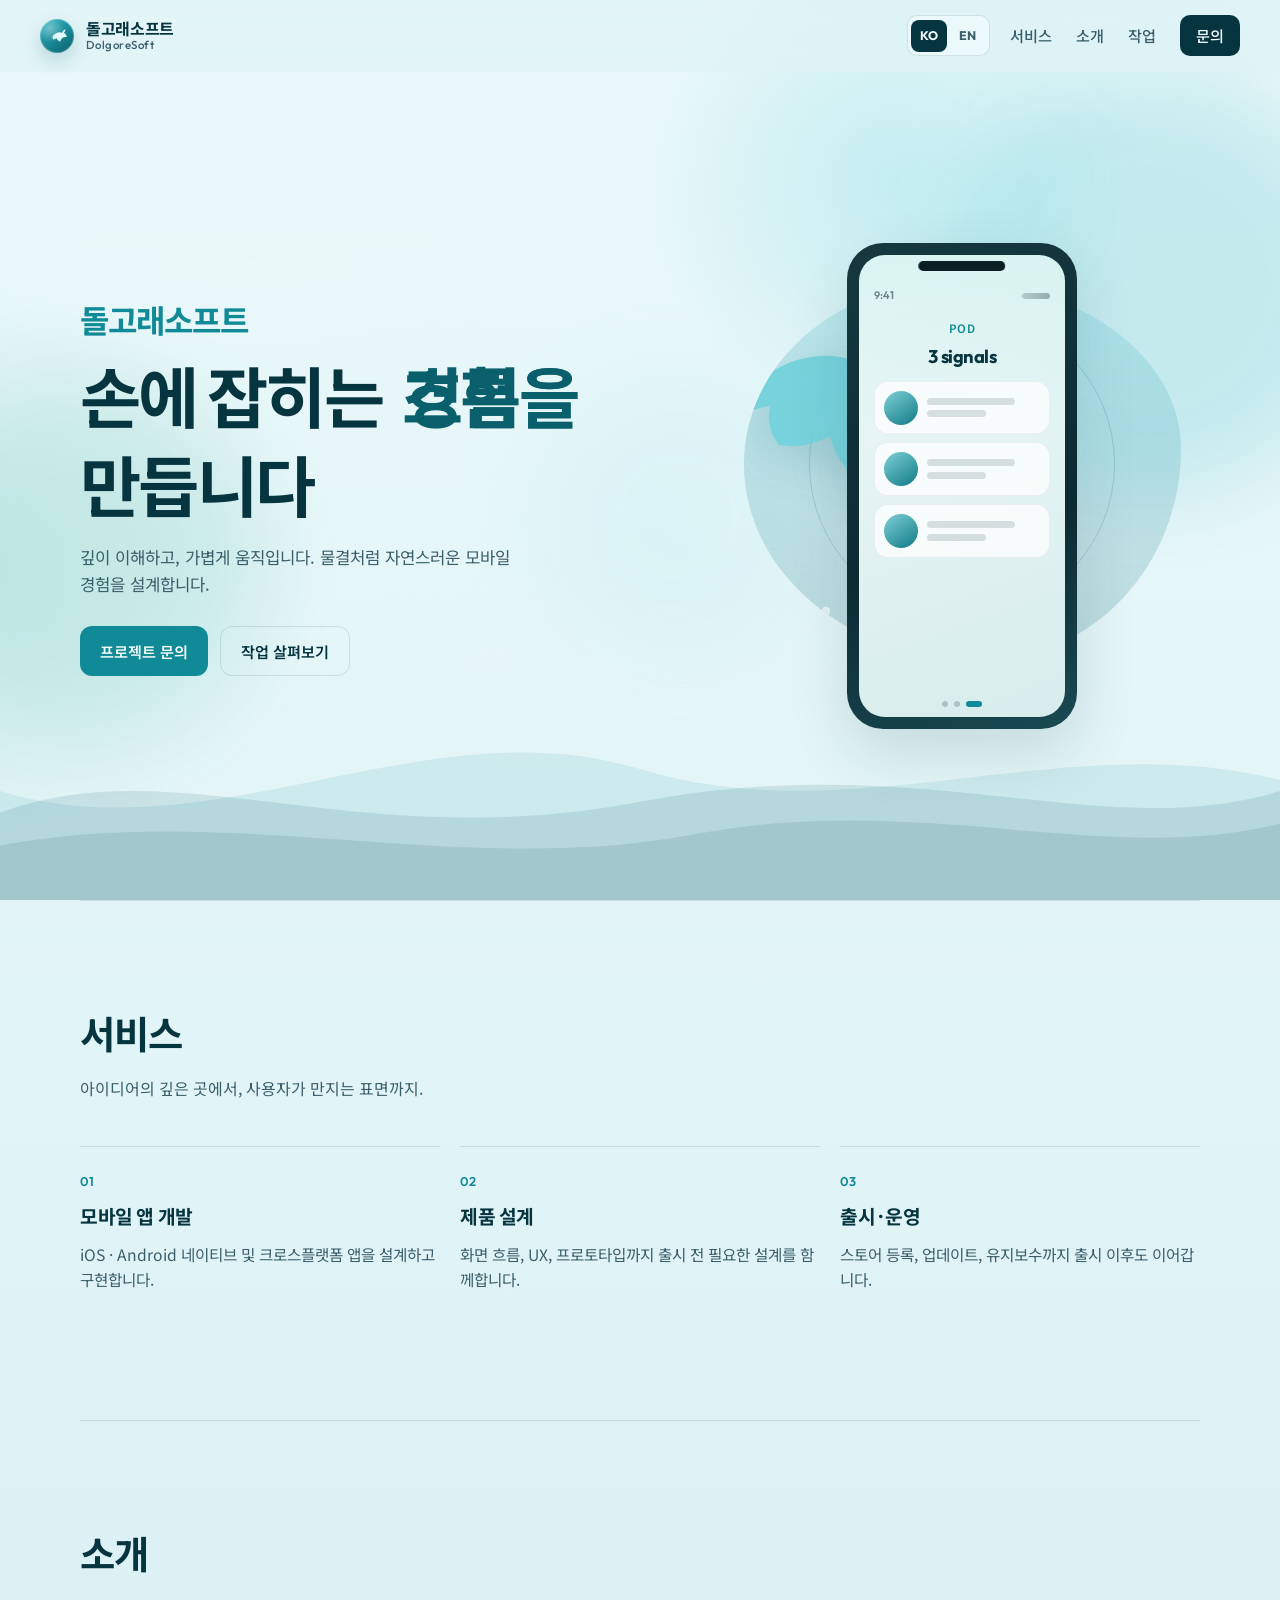
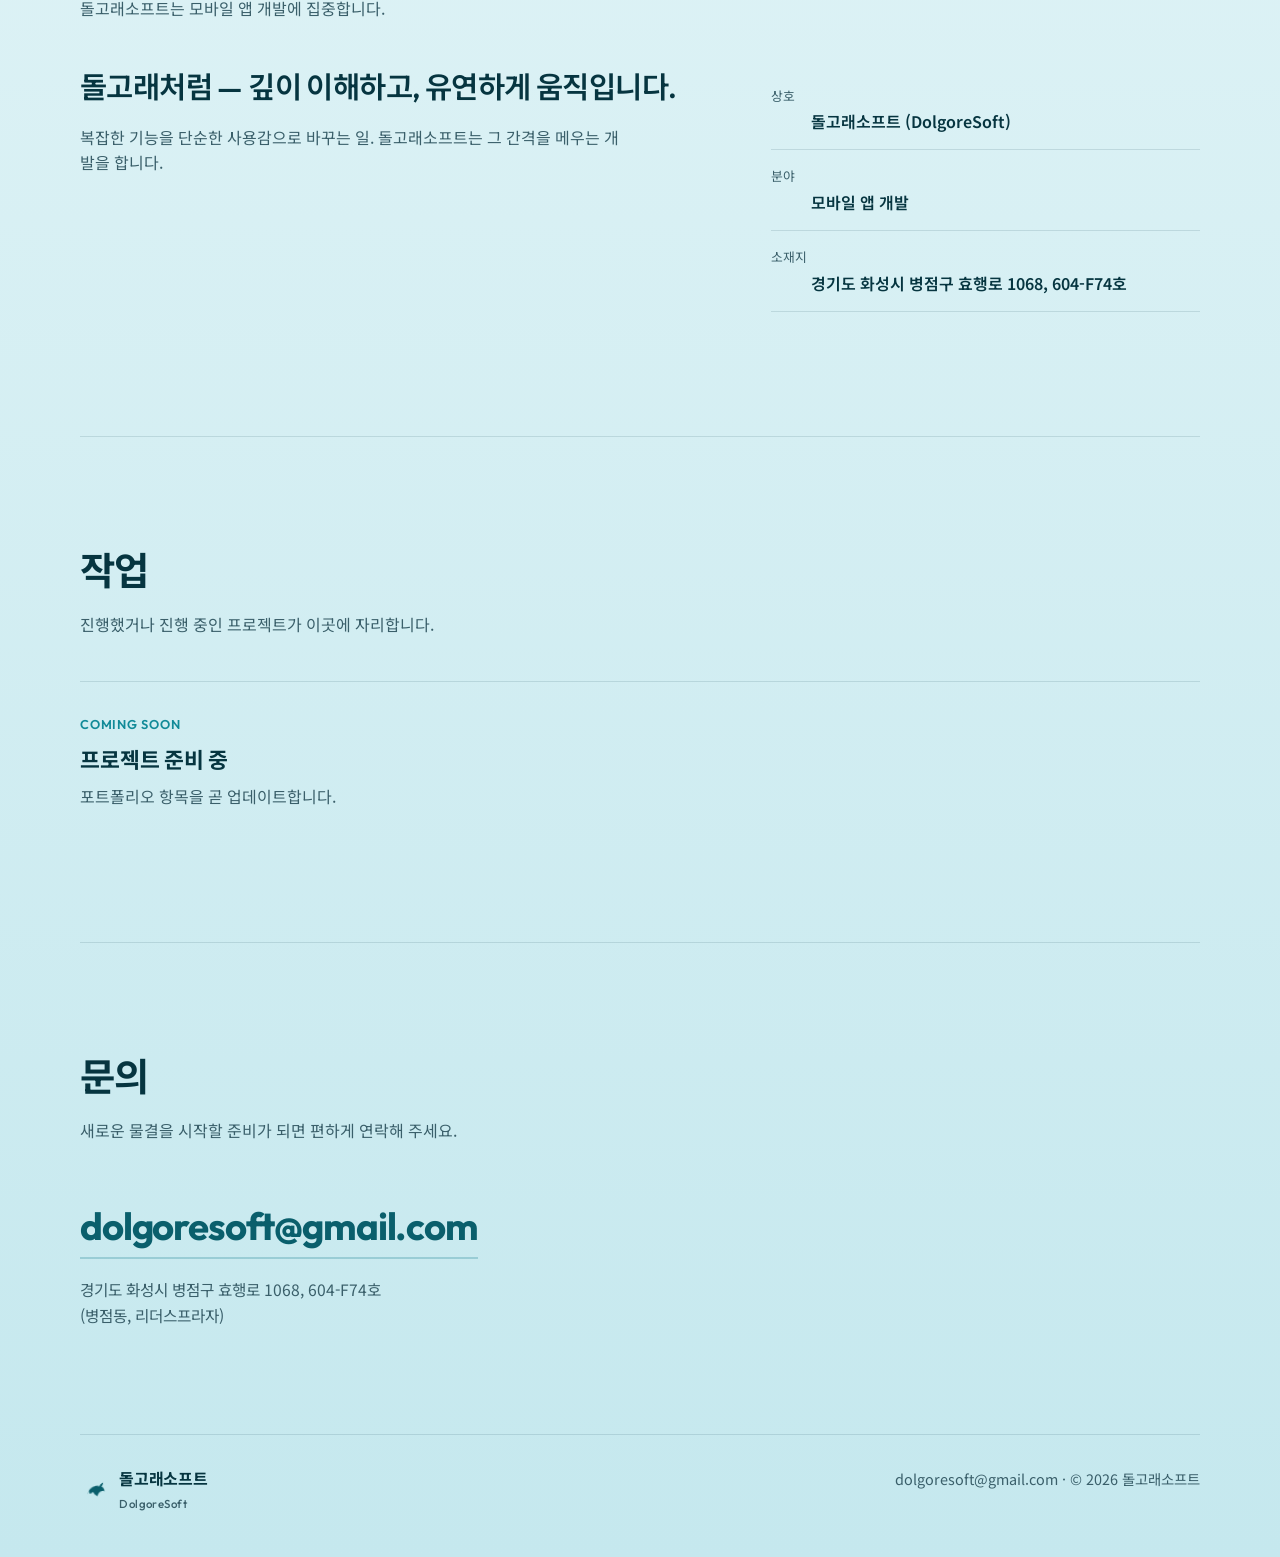
==== commit c27cb090: "Add Google AdSense code and ads.txt Co-Authored-By: Claude Opus 5.5 <noreply@anthropic.com>" ====
--- a/index.html
+++ b/index.html
@@ -21,6 +21,8 @@
       rel="stylesheet"
     />
     <link rel="stylesheet" href="styles.css" />
+    <script async src="https://pagead2.googlesyndication.com/pagead/js/adsbygoogle.js?client=ca-pub-4579434474067753"
+     crossorigin="anonymous"></script>
   </head>
   <body>
     <div class="ambient" aria-hidden="true">
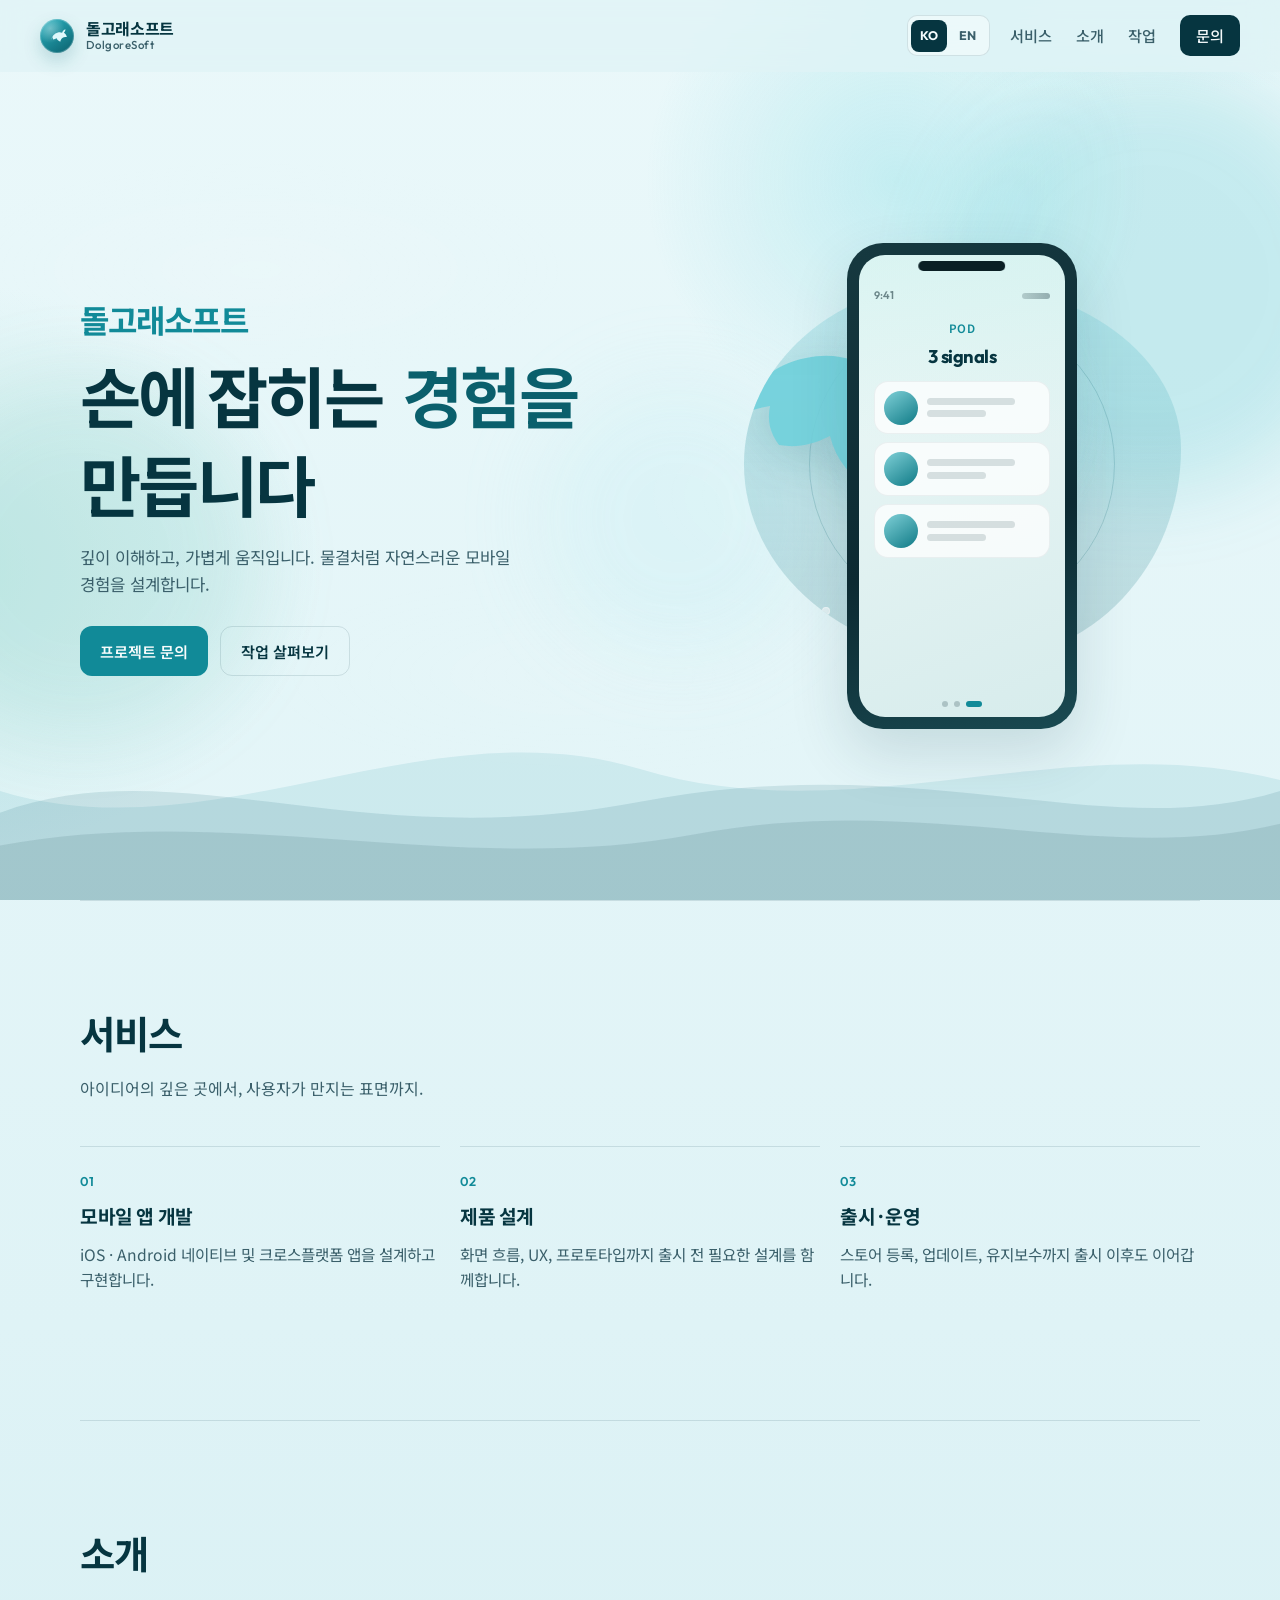
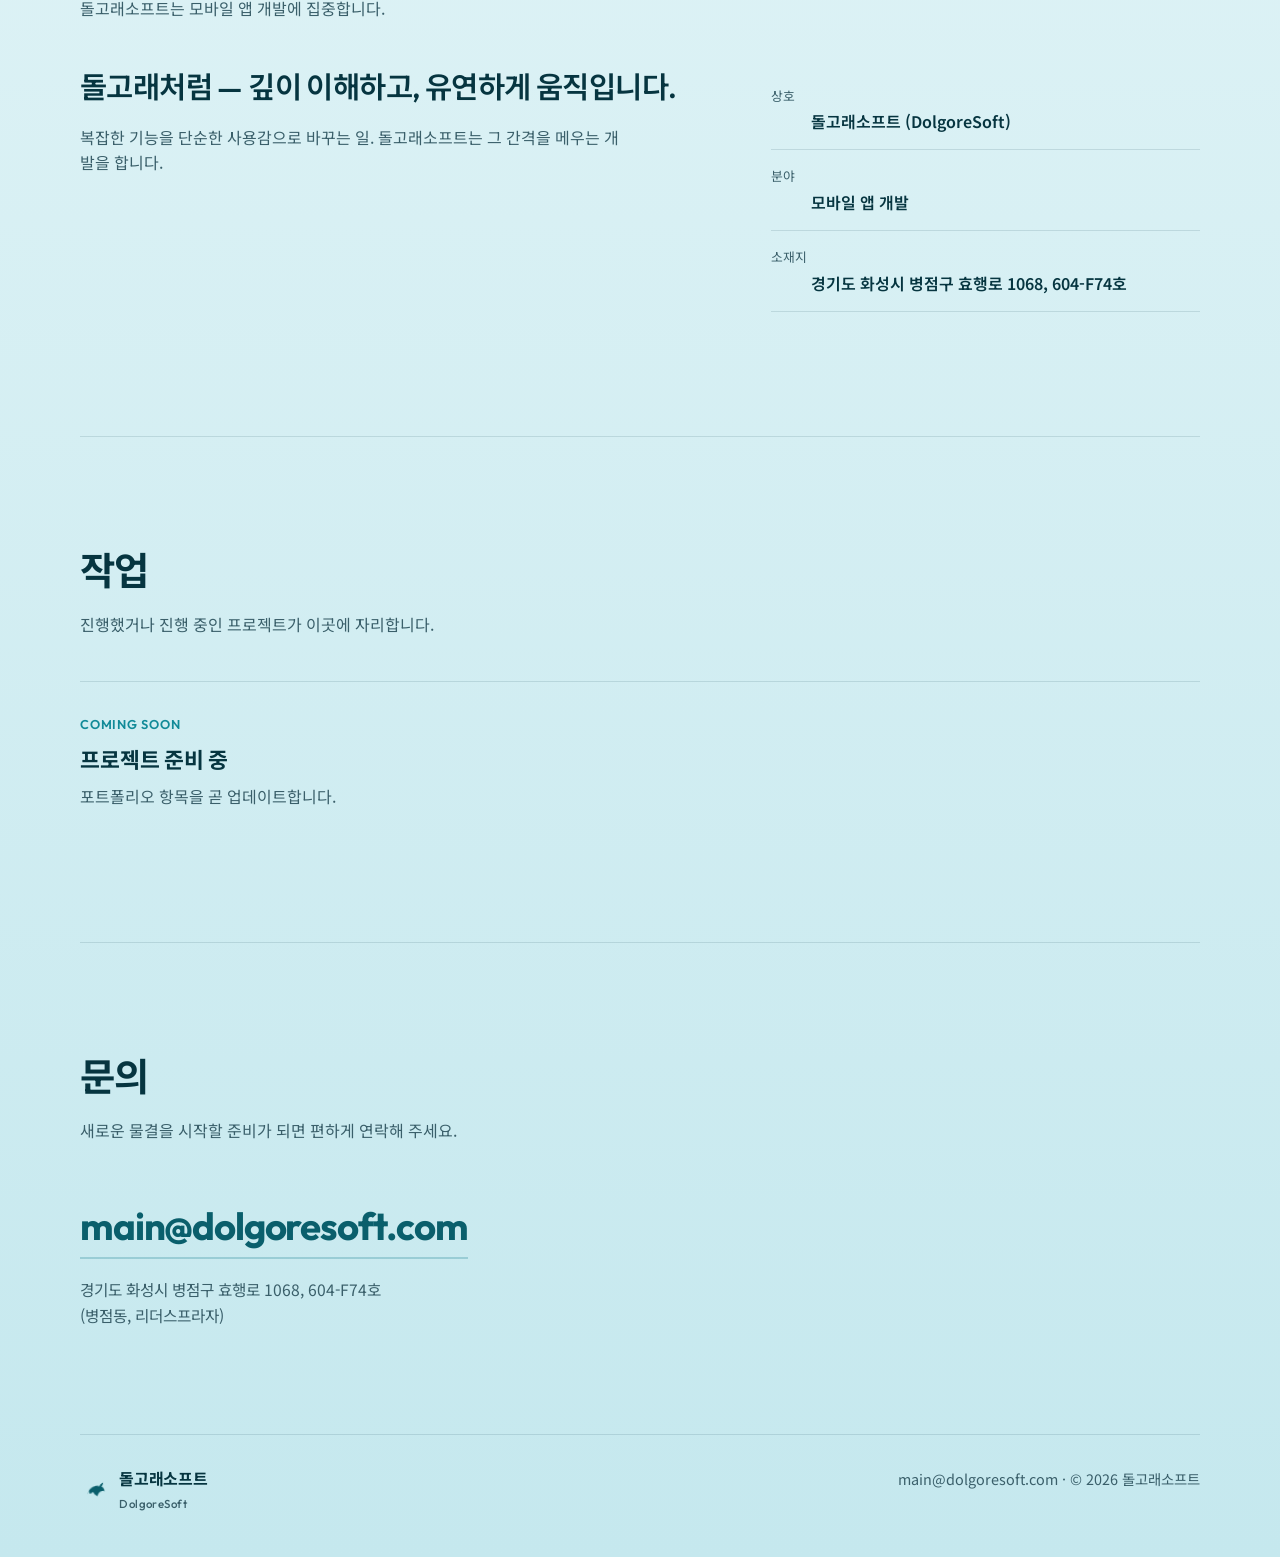
==== commit 1bf5d7fc: "Change contact email to main@dolgoresoft.com Co-Authored-By: Claude Opus 5.5 <noreply@anthropic.com>" ====
--- a/index.html
+++ b/index.html
@@ -297,8 +297,8 @@
           <p>새로운 물결을 시작할 준비가 되면 편하게 연락해 주세요.</p>
         </div>
         <div class="contact-block" data-reveal-item>
-          <a class="contact-link" href="mailto:dolgoresoft@gmail.com">
-            dolgoresoft@gmail.com
+          <a class="contact-link" href="mailto:main@dolgoresoft.com">
+            main@dolgoresoft.com
           </a>
           <address class="contact-address">
             경기도 화성시 병점구 효행로 1068, 604-F74호<br />
@@ -324,7 +324,7 @@
         </div>
       </div>
       <p>
-        <a href="mailto:dolgoresoft@gmail.com">dolgoresoft@gmail.com</a>
+        <a href="mailto:main@dolgoresoft.com">main@dolgoresoft.com</a>
         · © <span id="year"></span> 돌고래소프트
       </p>
     </footer>
